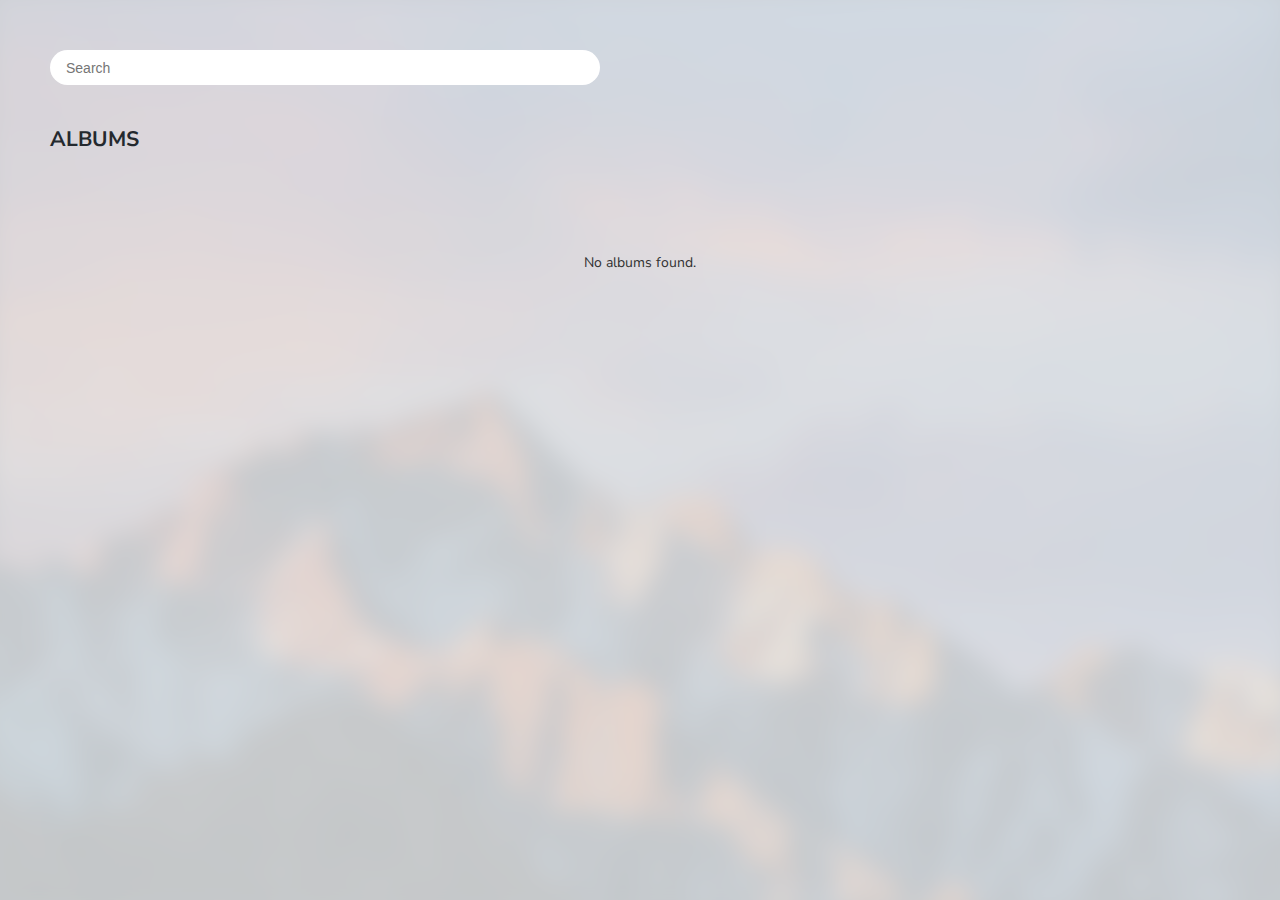
==== index.html @ a222ed3c "Test build" ====
<!DOCTYPE html>
<html lang="en">
<head>
    <meta charset="UTF-8">
    <title>iTunes</title>
    <link rel="icon" type="image/png" href="./favicon.png" />
    <link href="https://fonts.googleapis.com/css?family=Nunito+Sans:400,700" rel="stylesheet">
</head>
<body>
    <div id="root" class="wh_100_per">
    </div>
<script type="text/javascript" src="/main.js"></script></body>
</html>
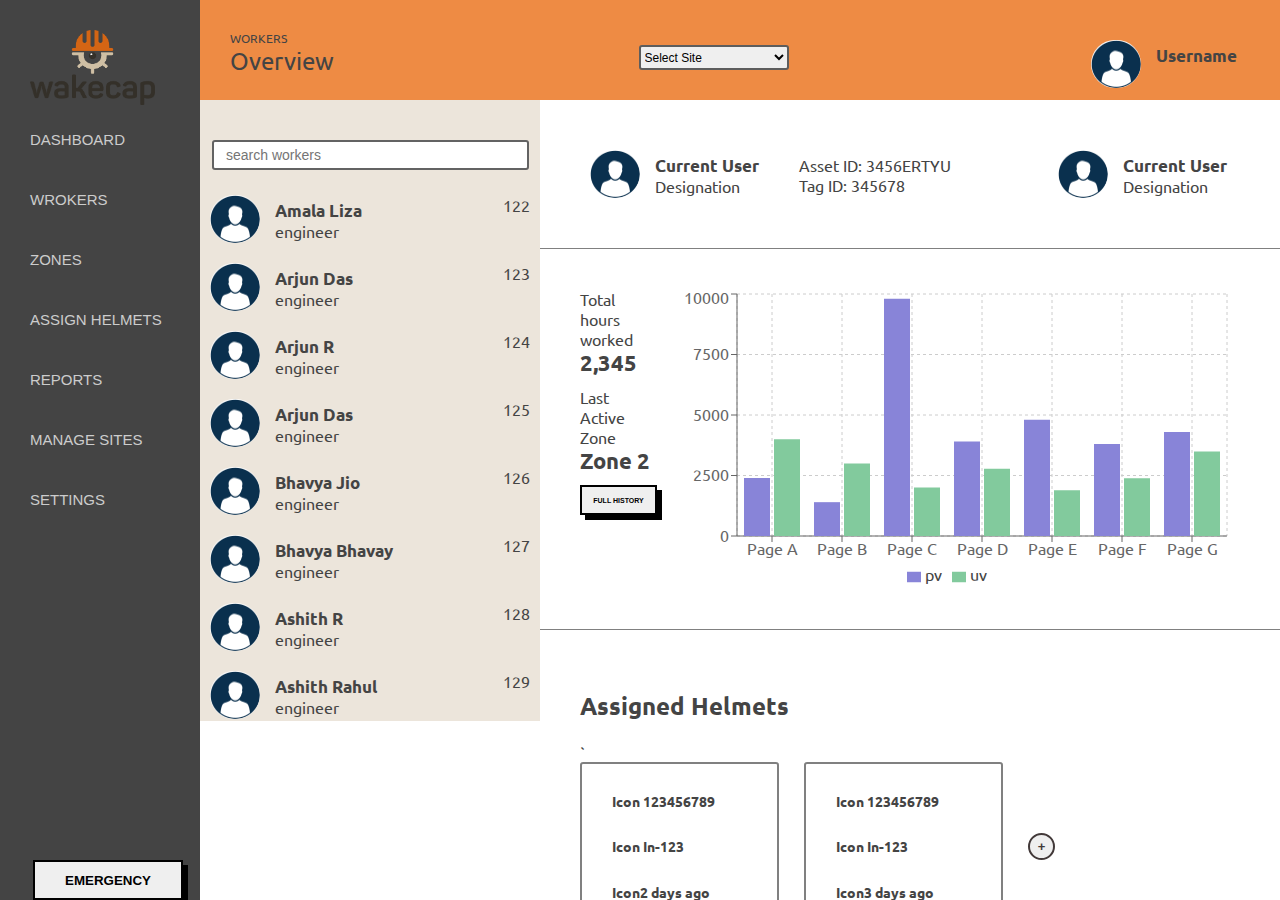
==== commit f20f8879: "Build" ====
--- a/index.html
+++ b/index.html
@@ -1,13 +1 @@
-<!DOCTYPE html>
-<html lang="en">
-<head>
-    <meta charset="UTF-8">
-    <title>iTunes</title>
-    <link rel="icon" type="image/png" href="./favicon.png" />
-    <link href="https://fonts.googleapis.com/css?family=Nunito+Sans:400,700" rel="stylesheet">
-</head>
-<body>
-    <div id="root" class="wh_100_per">
-    </div>
-<script type="text/javascript" src="/main.js"></script></body>
-</html>+<!doctype html><html lang="en"><head><meta charset="UTF-8"><title>Wake Cap</title><link rel="icon" type="image/png" href="./favicon.jpg" sizes="32x32"/><link href="https://fonts.googleapis.com/css?family=Ubuntu:400,500,700,700i" rel="stylesheet"></head><body><div id="root"></div><script type="text/javascript" src="/runtime~main.8997e64c646cbf0dc710.js"></script><script type="text/javascript" src="/main.77d47e0a6420f4182b86.chunk.js"></script></body></html>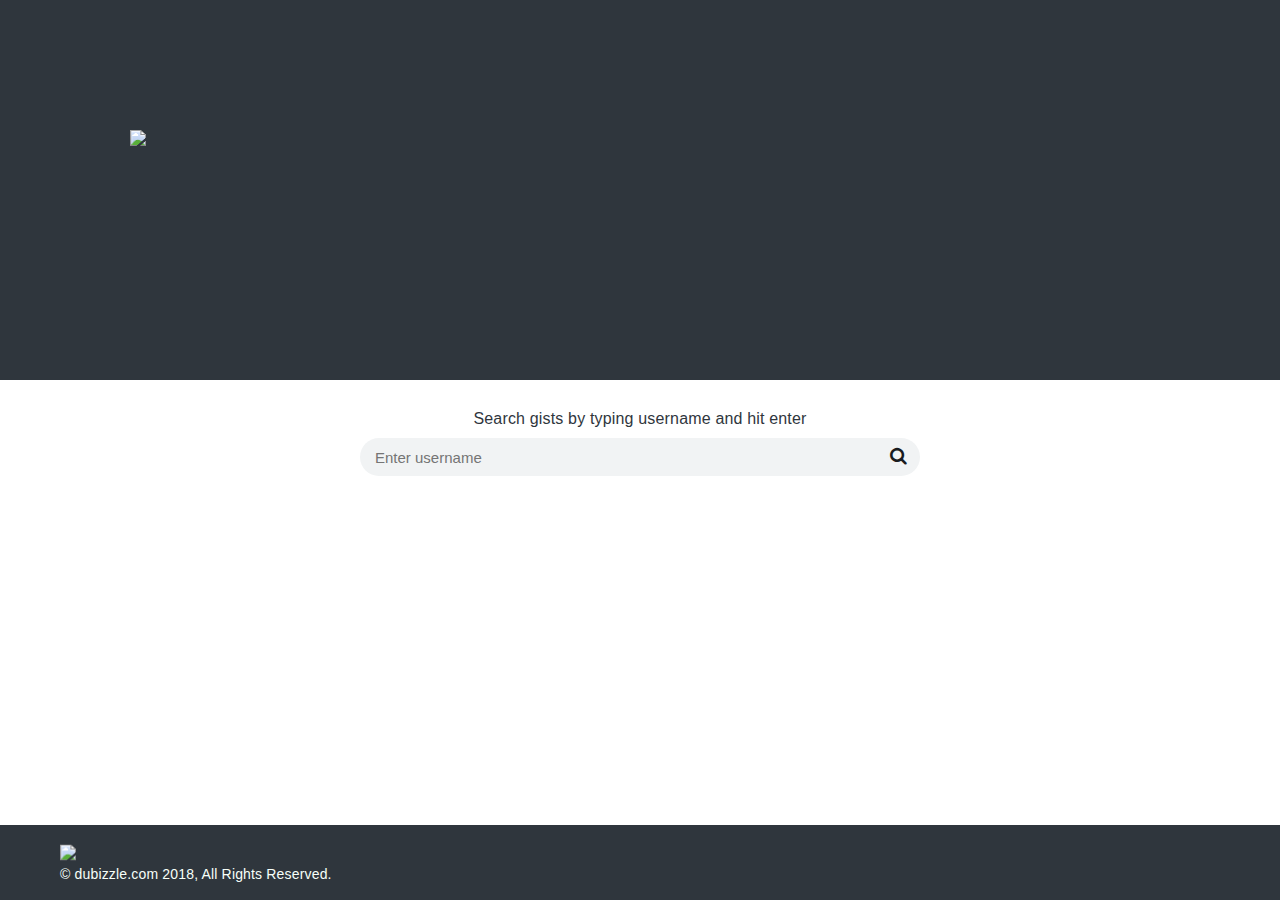
==== commit 18f08479: "Final Build" ====
--- a/index.html
+++ b/index.html
@@ -1 +1 @@
-<!doctype html><html lang="en"><head><meta charset="UTF-8"><title>Wake Cap</title><link rel="icon" type="image/png" href="./favicon.jpg" sizes="32x32"/><link href="https://fonts.googleapis.com/css?family=Ubuntu:400,500,700,700i" rel="stylesheet"></head><body><div id="root"></div><script type="text/javascript" src="/runtime~main.8997e64c646cbf0dc710.js"></script><script type="text/javascript" src="/main.77d47e0a6420f4182b86.chunk.js"></script></body></html>+<!doctype html><html lang="en"><head><meta charset="UTF-8"><title>GGA</title><link rel="icon" type="image/png" href="./favicon.png" sizes="32x32"/><link href="https://fonts.googleapis.com/css?family=Ubuntu:400,500,700,700i" rel="stylesheet"><link rel="stylesheet" href="https://cdnjs.cloudflare.com/ajax/libs/font-awesome/4.7.0/css/font-awesome.min.css"></head><body><div id="root"></div><script type="text/javascript" src="/runtime~main.8997e64c646cbf0dc710.js"></script><script type="text/javascript" src="/main.2eed3be94cfbd6c5e868.chunk.js"></script></body></html>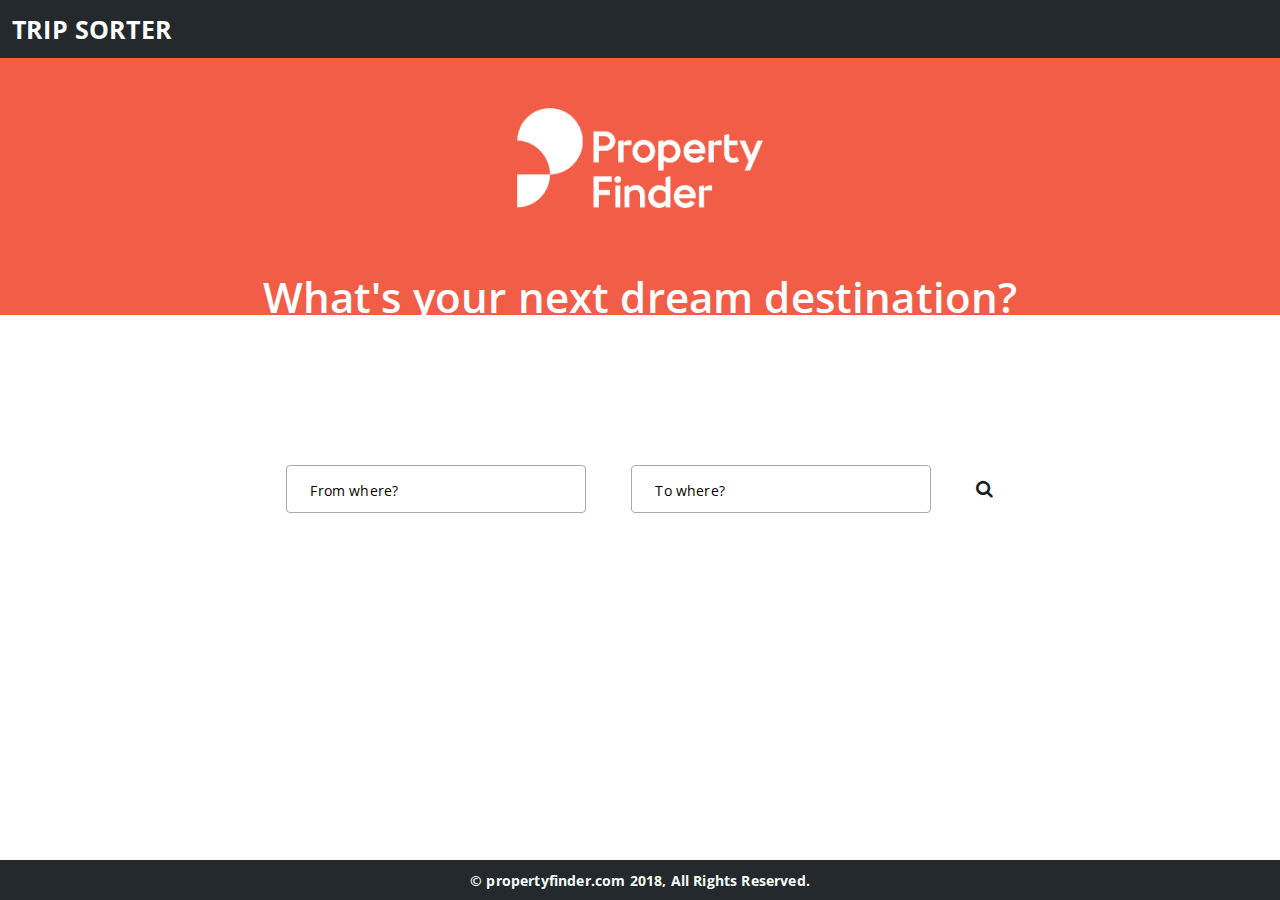
==== commit dc7883c3: "Build" ====
--- a/index.html
+++ b/index.html
@@ -1 +1 @@
-<!doctype html><html lang="en"><head><meta charset="UTF-8"><title>GGA</title><link rel="icon" type="image/png" href="./favicon.png" sizes="32x32"/><link href="https://fonts.googleapis.com/css?family=Ubuntu:400,500,700,700i" rel="stylesheet"><link rel="stylesheet" href="https://cdnjs.cloudflare.com/ajax/libs/font-awesome/4.7.0/css/font-awesome.min.css"></head><body><div id="root"></div><script type="text/javascript" src="/runtime~main.8997e64c646cbf0dc710.js"></script><script type="text/javascript" src="/main.2eed3be94cfbd6c5e868.chunk.js"></script></body></html>+<!doctype html><html lang="en"><head><meta charset="UTF-8"><title>Trip Sorter</title><link rel="icon" type="image/png" href="./favicon.jpg" sizes="32x32"/><link href="https://fonts.googleapis.com/css?family=Open+Sans:300,300i,400,400i,600,600i,700,700i,800,800i" rel="stylesheet"><link rel="stylesheet" href="https://cdnjs.cloudflare.com/ajax/libs/font-awesome/4.7.0/css/font-awesome.min.css"></head><body><div id="root"></div><script type="text/javascript" src="/runtime~main.8997e64c646cbf0dc710.js"></script><script type="text/javascript" src="/main.71a255861463ba0dd554.chunk.js"></script></body></html>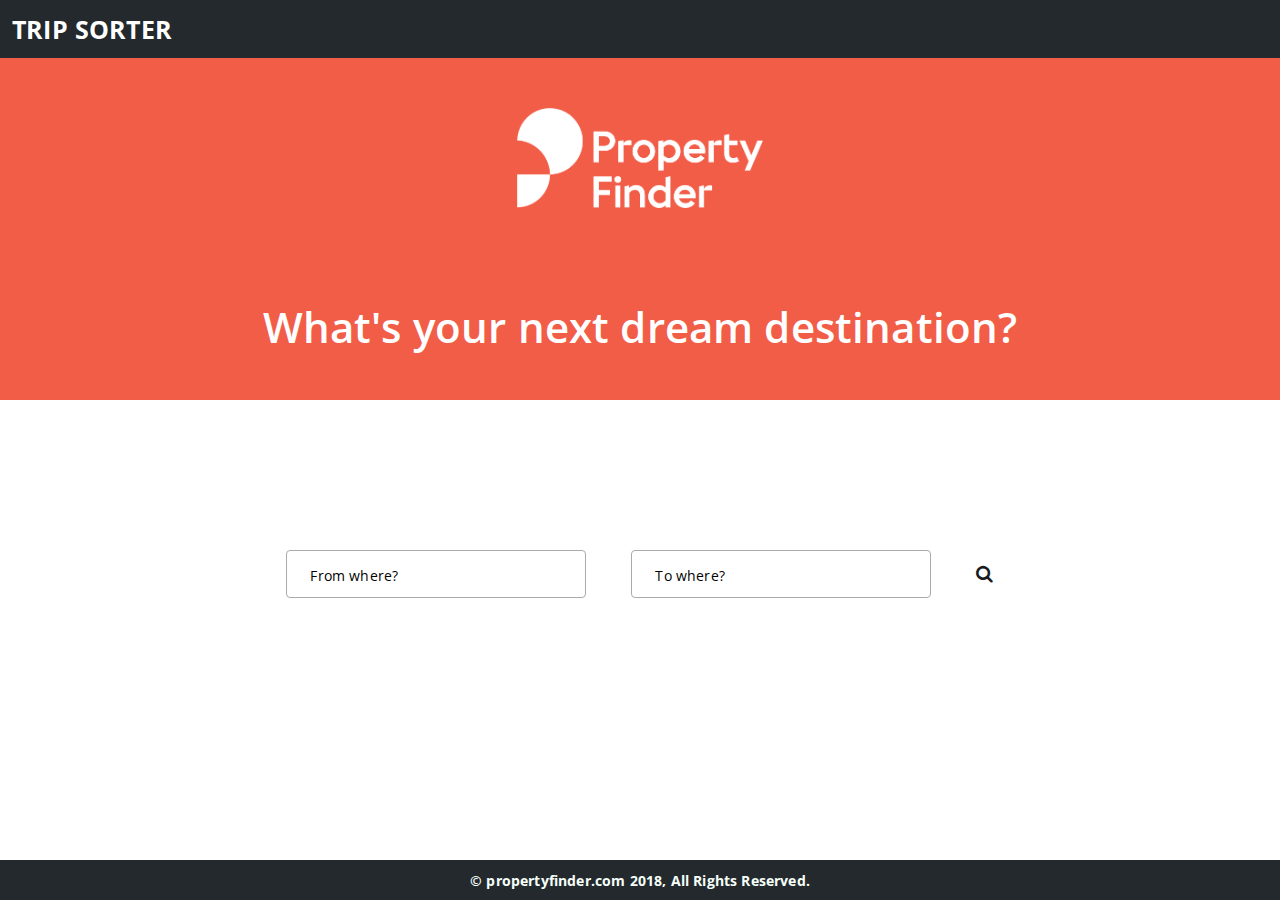
==== commit 743564d9: "Build 2" ====
--- a/index.html
+++ b/index.html
@@ -1 +1 @@
-<!doctype html><html lang="en"><head><meta charset="UTF-8"><title>Trip Sorter</title><link rel="icon" type="image/png" href="./favicon.jpg" sizes="32x32"/><link href="https://fonts.googleapis.com/css?family=Open+Sans:300,300i,400,400i,600,600i,700,700i,800,800i" rel="stylesheet"><link rel="stylesheet" href="https://cdnjs.cloudflare.com/ajax/libs/font-awesome/4.7.0/css/font-awesome.min.css"></head><body><div id="root"></div><script type="text/javascript" src="/runtime~main.8997e64c646cbf0dc710.js"></script><script type="text/javascript" src="/main.71a255861463ba0dd554.chunk.js"></script></body></html>+<!doctype html><html lang="en"><head><meta charset="UTF-8"><title>Trip Sorter</title><link rel="icon" type="image/png" href="./favicon.jpg" sizes="32x32"/><link href="https://fonts.googleapis.com/css?family=Open+Sans:300,300i,400,400i,600,600i,700,700i,800,800i" rel="stylesheet"><link rel="stylesheet" href="https://cdnjs.cloudflare.com/ajax/libs/font-awesome/4.7.0/css/font-awesome.min.css"></head><body><div id="root"></div><script type="text/javascript" src="/runtime~main.8997e64c646cbf0dc710.js"></script><script type="text/javascript" src="/main.ad3ab8c345a096a32194.chunk.js"></script></body></html>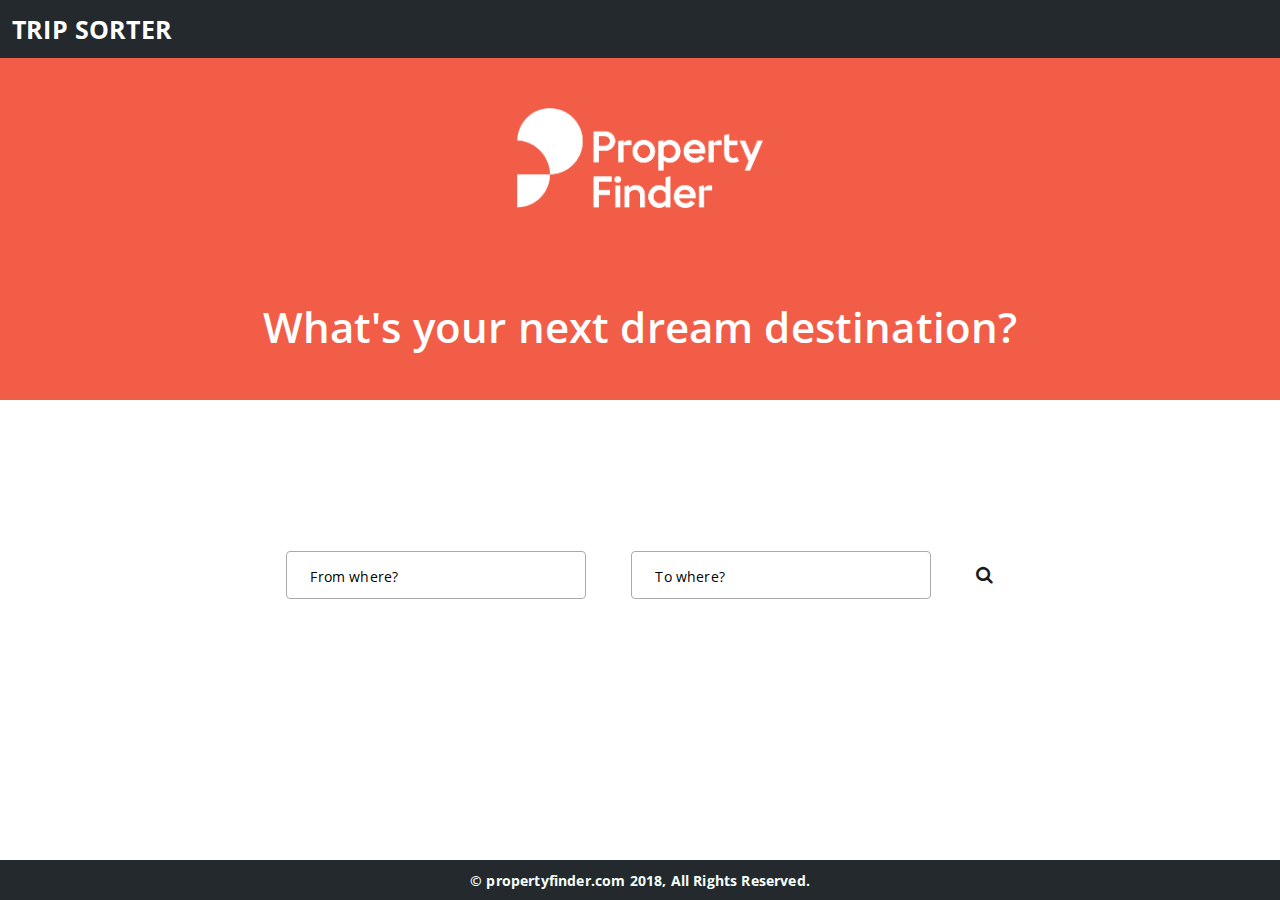
==== commit b6ec3f93: "Final Build" ====
--- a/index.html
+++ b/index.html
@@ -1 +1 @@
-<!doctype html><html lang="en"><head><meta charset="UTF-8"><title>Trip Sorter</title><link rel="icon" type="image/png" href="./favicon.jpg" sizes="32x32"/><link href="https://fonts.googleapis.com/css?family=Open+Sans:300,300i,400,400i,600,600i,700,700i,800,800i" rel="stylesheet"><link rel="stylesheet" href="https://cdnjs.cloudflare.com/ajax/libs/font-awesome/4.7.0/css/font-awesome.min.css"></head><body><div id="root"></div><script type="text/javascript" src="/runtime~main.8997e64c646cbf0dc710.js"></script><script type="text/javascript" src="/main.ad3ab8c345a096a32194.chunk.js"></script></body></html>+<!doctype html><html lang="en"><head><meta charset="UTF-8"><title>Trip Sorter</title><link rel="icon" type="image/png" href="./favicon.jpg" sizes="32x32"/><link href="https://fonts.googleapis.com/css?family=Open+Sans:300,300i,400,400i,600,600i,700,700i,800,800i" rel="stylesheet"><link rel="stylesheet" href="https://cdnjs.cloudflare.com/ajax/libs/font-awesome/4.7.0/css/font-awesome.min.css"></head><body><div id="root"></div><script type="text/javascript" src="/runtime~main.8997e64c646cbf0dc710.js"></script><script type="text/javascript" src="/main.69d4a469cec611a2a668.chunk.js"></script></body></html>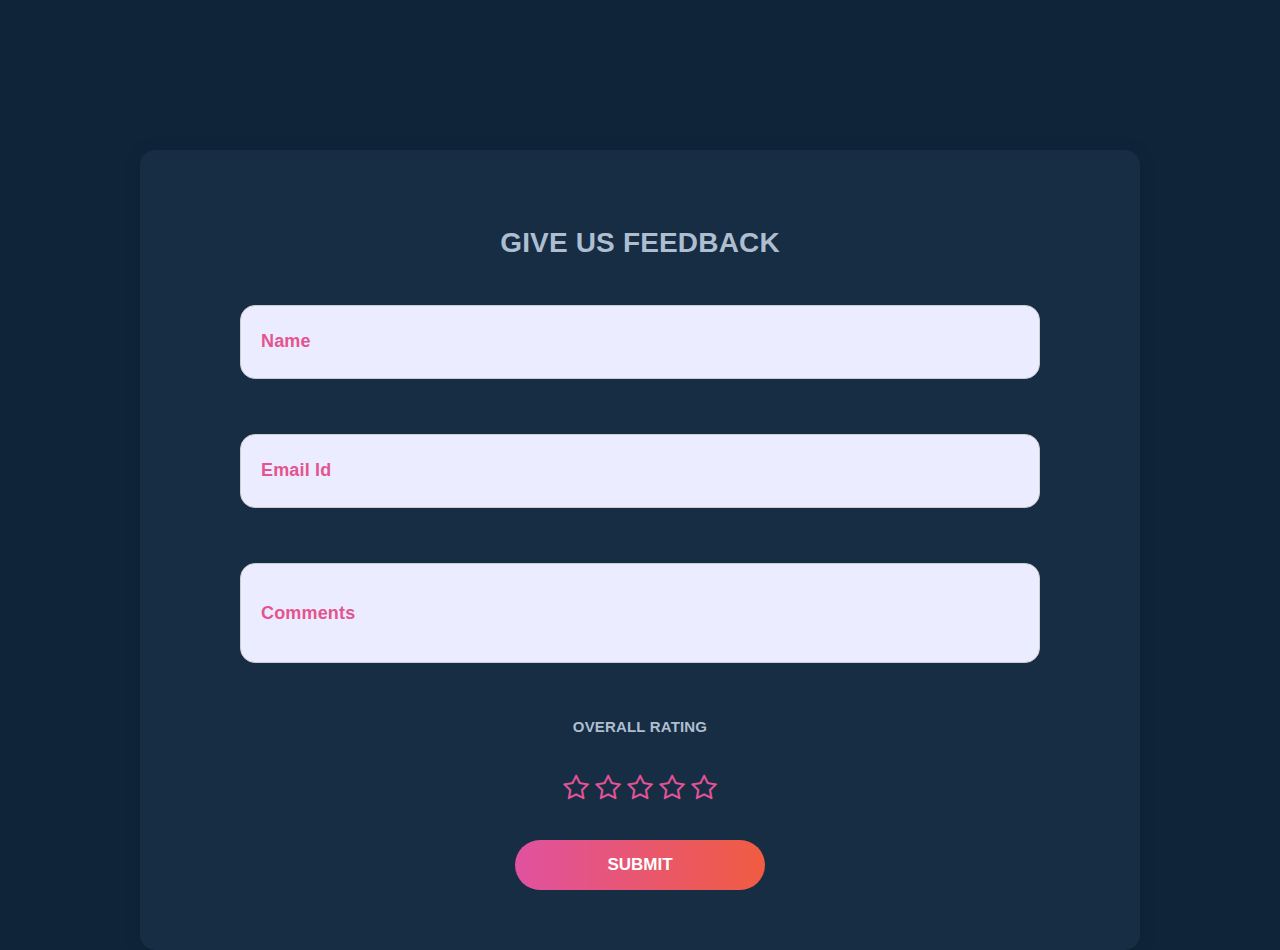
==== commit cdb50982: "Production test checkout" ====
--- a/index.html
+++ b/index.html
@@ -1 +1 @@
-<!doctype html><html lang="en"><head><meta charset="UTF-8"><title>Trip Sorter</title><link rel="icon" type="image/png" href="./favicon.jpg" sizes="32x32"/><link href="https://fonts.googleapis.com/css?family=Open+Sans:300,300i,400,400i,600,600i,700,700i,800,800i" rel="stylesheet"><link rel="stylesheet" href="https://cdnjs.cloudflare.com/ajax/libs/font-awesome/4.7.0/css/font-awesome.min.css"></head><body><div id="root"></div><script type="text/javascript" src="/runtime~main.8997e64c646cbf0dc710.js"></script><script type="text/javascript" src="/main.69d4a469cec611a2a668.chunk.js"></script></body></html>+<!doctype html><html lang="en"><head><meta charset="UTF-8"/><title>Feedback system</title><link rel="icon" type="image/png" href="./favicon.jpg" sizes="32x32"/><link href="https://fonts.googleapis.com/css?family=Open+Sans:300,300i,400,400i,600,600i,700,700i,800,800i" rel="stylesheet"/><link rel="stylesheet" href="https://cdnjs.cloudflare.com/ajax/libs/font-awesome/4.7.0/css/font-awesome.min.css"/><link href="entry.css" rel="stylesheet"></head><body><div id="root"></div><script src="entry.bundle.js"></script></body></html>--- a/entry.css
+++ b/entry.css
@@ -0,0 +1,211 @@
+._3x7mXkiYIOg7RWXUm0Ar8q {
+	padding: 50px;
+	width: 100%;
+	height: 100%;
+}
+
+._3FmlF9M64ia_n15AL5nVDx {
+	display: flex;
+}
+
+._3gzx_jZxFbllVpY099S_h6 {
+	display: flex;
+	flex-wrap: wrap;
+	width: 70%;
+	max-height: 990px;
+	overflow: auto;
+}
+
+._3uFGTK1qLZy_N1c0xk6F9b {
+	display: flex;
+	flex-wrap: wrap;
+}
+
+.HCTlU6TfWojmFKbhmbdhu {
+	padding: 10px;
+	color: #aebed0;
+}
+
+._1Ybh81VLyxMTC8bk0l4P4j {
+	border-radius: 5px;
+	overflow: hidden;
+	width: 350px;
+	padding: 10px;
+	box-shadow: 0 0 12px rgba(0, 0, 0, 0.05);
+}
+
+._1H-HoMxjp6km17UjZkAalM {
+	background-color: #162d43;
+	padding: 20px;
+}
+
+._2Y-2z30gFdJAdkIeNJXWs9 {
+	height: 36px;
+	width: 36px;
+	font-weight: bold;
+	justify-content: center;
+	display: inline-flex;
+	align-items: center;
+	border-radius: 50%;
+	background-image: linear-gradient(to right, #e052a0, #f15c41);
+}
+
+._2Yg887T7jJMZiXZOv2YQi8 {
+	color: #b3cce6;
+	font-size: 18px;
+	padding-left: 10px;
+	font-weight: bold;
+}
+
+.gf1uz9uTlG3cLbuGjXc8y {
+	color: #63809c;
+	display: flex;
+	font-size: 13px;
+	margin-top: 2px;
+	padding-left: 40px;
+}
+
+._2HpZlv5W7PYjJA37iRdWPE {
+	margin-right: 5px;
+	width: 15px;
+	height: 15px;
+}
+
+._8oGjUspQu72NDDjTTA1rw {
+	align-items: center;
+	display: flex;
+	white-space: nowrap;
+	color: #b4cce5;
+	content: "·";
+	margin: 0 6px;
+}
+
+._2EBtG0XfpGSRlefp1tX8B0 {
+	color: #a7bfd7;
+	font-size: 15px;
+	line-height: 1.4em;
+	height: 220px;
+	overflow: auto;
+	margin-top: 4px;
+	padding: 20px;
+	position: relative;
+	background-color: #162d43;
+	transition: background-color 140ms;
+}
+
+._1FW6HbteAMCmswlyZ_a8AE {
+	margin-bottom: 8px;
+	font-weight: bold;
+}
+
+._2CFIDBHS4QesUzSn7thvxO {
+	color: #bc4c72;
+}
+
+._2Ur5PFxDDu06cT3YoyHp26 {
+	display: flex;
+	align-items: center;
+	flex-direction: column;
+	margin: auto;
+	width: 1000px;
+	height: 800px;
+	background-color: #162d43;
+	border-radius: 15px;
+	overflow: hidden;
+	padding: 32px 100px 25px 100px;
+	box-shadow: 0 3px 20px 0px rgba(0, 0, 0, 0.1);
+	justify-content: space-evenly;
+	margin-top: 150px;
+}
+
+._23atV9MIRZfcpNGCSR0uJu {
+	background-image: linear-gradient(to right, #e052a0, #f15c41);
+	color: #fff;
+	cursor: pointer;
+	font-size: 17px;
+	font-weight: 600;
+	white-space: nowrap;
+}
+
+._1oLaduKxg6S4qIcu17NJ-8 {
+	color: #e25398;
+}
+
+._3xXhiyrL1pKIrTSj7tpUyP {
+	height: 100px;
+}
+
+.c8MAUj-6wyjym_zsKF6H1 {
+	font-size: 16px !important;
+	transform: translate(0, -28px) scale(1);
+}
+
+._2hZHdwlmC2K6kRsBoXPIZ0 {
+	width: 250px;
+	height: 50px;
+	background-color: #ffffffe0;
+	text-transform: uppercase;
+	border-radius: 30px;
+	font-weight: bold;
+}
+
+._2e2UCaE4kS40bD-wZIFvnx {
+	display: flex;
+	width: 100%;
+	color: #e4558f;
+	background-color: #ebecff;
+	padding: 20px;
+	border-radius: 15px;
+	margin-bottom: 20px;
+	align-items: center;
+	border: solid 1px #ccc;
+	position: relative;
+}
+
+._2XsvXU32gCVtp8vVf0cW4Q {
+	position: absolute;
+	font-size: 18px;
+	font-weight: bold;
+	transition: all 0.2s;
+	touch-action: manipulation;
+}
+
+.WJ9v6B7gjgu3xKcjspQCF {
+	font-size: 18px;
+	font-weight: bold;
+	padding: 7px 0;
+	color: #2f5e8c;
+	width: 100%;
+}
+
+._2_yzfE5dJS59vBRhjHEDWB {
+	border: solid 3px #e24c4b;
+}
+
+._1WbKACxtq2XP84izobGUqB {
+	width: 15px;
+	height: 15px;
+}
+
+._2e2UCaE4kS40bD-wZIFvnx input {
+	border: none;
+	font-size: 16px;
+	outline: 0;
+}
+
+._3EaQAycIVNIz8acvTZXvdv {
+	font-size: 16px;
+	transform: translate(0, -22px) scale(1);
+}
+
+._3n3fUudWTHEfeAGK-WFYwF {
+	padding: 0 10px;
+}
+
+._1JcvvbAaxP_KKz2V89aPMS {
+	text-transform: uppercase;
+	font-size: 15px;
+	font-weight: bold;
+	color: #aebed0;
+}
+
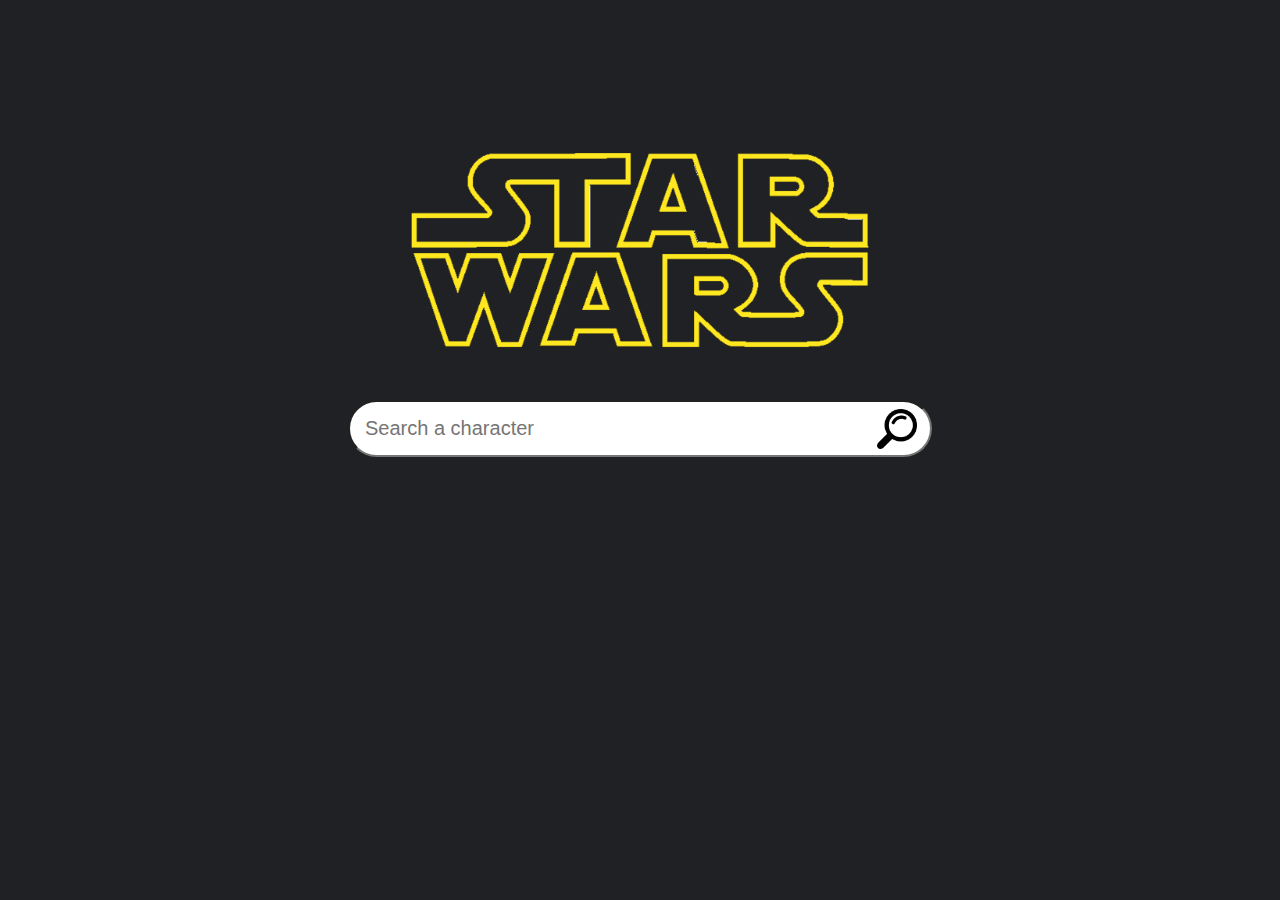
==== commit 38590a1c: "Starwars app" ====
--- a/index.html
+++ b/index.html
@@ -1 +1 @@
-<!doctype html><html lang="en"><head><meta charset="UTF-8"/><title>Feedback system</title><link rel="icon" type="image/png" href="./favicon.jpg" sizes="32x32"/><link href="https://fonts.googleapis.com/css?family=Open+Sans:300,300i,400,400i,600,600i,700,700i,800,800i" rel="stylesheet"/><link rel="stylesheet" href="https://cdnjs.cloudflare.com/ajax/libs/font-awesome/4.7.0/css/font-awesome.min.css"/><link href="entry.css" rel="stylesheet"></head><body><div id="root"></div><script src="entry.bundle.js"></script></body></html>+<!doctype html><html lang="en"><head><meta charset="utf-8"/><meta name="viewport" content="width=device-width,initial-scale=1"/><title>Starwars</title><script defer="defer" src="bundle.js"></script></head><body><div id="root"></div></body></html>